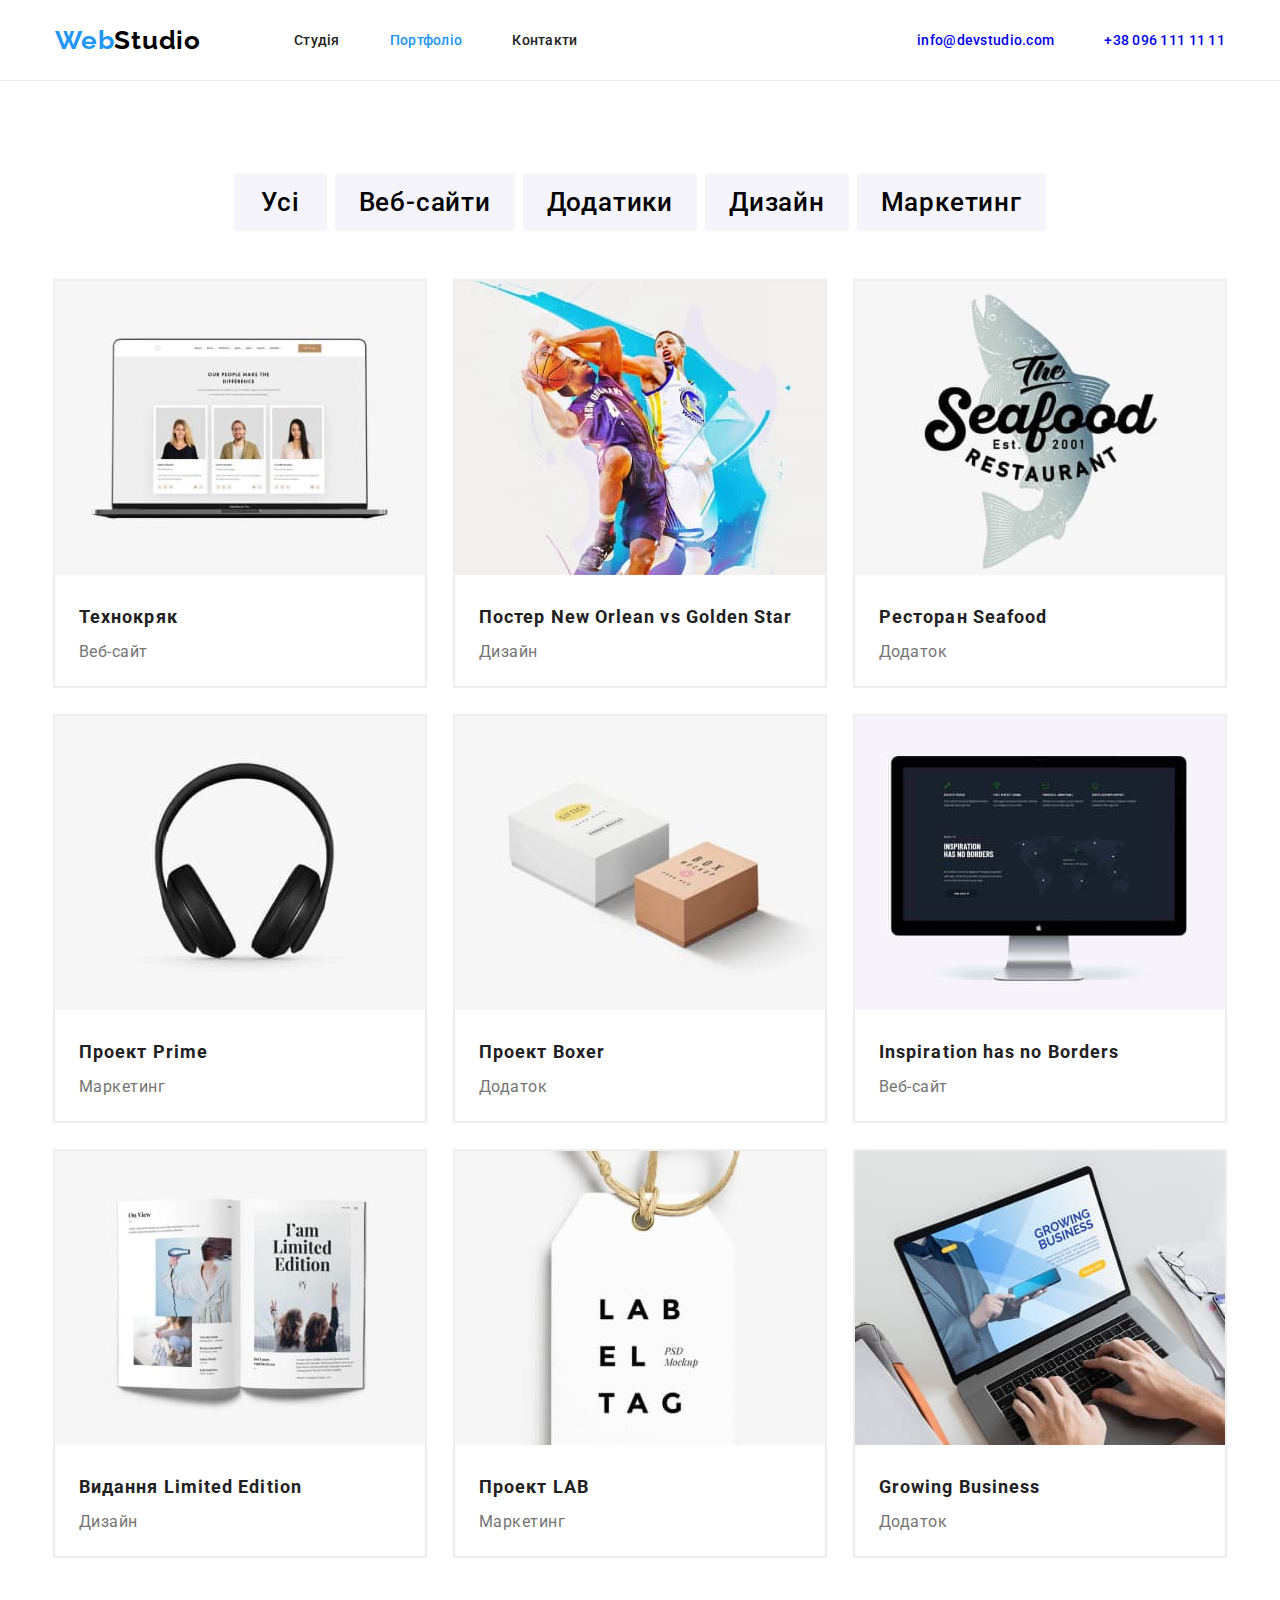
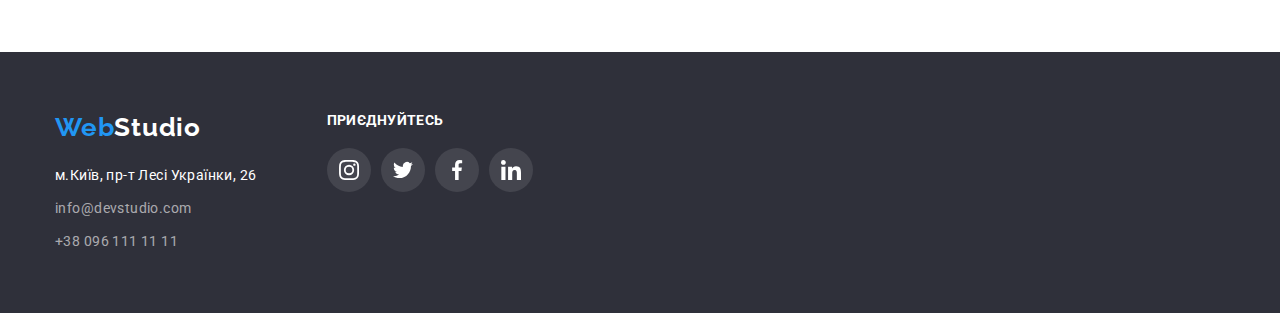
==== portfolio.html @ 6074e547 "hm4-inspection" ====
<!DOCTYPE html>
<html lang="uk">

<head>
    <meta charset="UTF-8">
    <meta http-equiv="X-UA-Compatible" content="IE=edge">
    <meta name="viewport" content="width=device-width, initial-scale=1.0">
    <link rel="stylesheet" href="">
    <title>Портфоліо</title>
    <link
        href="https://fonts.googleapis.com/css2?family=Raleway:wght@700&family=Roboto:wght@400;500;700;900&display=swap"
        rel="stylesheet">
    <link rel="stylesheet"
        href="https://cdnjs.cloudflare.com/ajax/libs/modern-normalize/1.0.0/modern-normalize.min.css">
    <link rel="stylesheet" href="./css/styles.css" />
</head>

<body>
    <!--Header-->
    <header class="header">
        <div class="container header-container">
            <nav class="header-nav">
                <a class="link-logo link" href="./index.html" title="Посилання на початкову сторінку"><span
                        class="logo-web">Web</span>Studio</a>
                <ul class="header-list list">
                    <li> <a class="link" href="./index.html" title="Посилання на сторінку: Студія">Студія</a>
                    </li>
                    <li> <a class="link current" href="./portfolio.html"
                            title="Посилання на сторінку: Портфоліо">Портфоліо</a>
                    </li>
                    <li> <a class="link" href="#" title="Посилання на сторінку: Контакти">Контакти</a> </li>
                </ul>
            </nav>
            <ul class="header-contact list">
                <li><a class="link" href="mailto:info@devstudio.com"
                        title="Посилання на електронну скриньку">info@devstudio.com</a>
                </li>
                <li><a class="link" class="link" href="tel:+380961111111" title="За телефонувати">+38 096 111 11 11</a>
                </li>
            </ul>
        </div>
    </header>
    <main>
        <!-- Filters -->
        <section class="example">
            <div class="container container-example">
                <h1 class="visually-hidden filters ">Фільтр</h1>
                <!-- Button -->
                <ul class="filters-list list">
                    <li><button class="btn btn-all" type="button">Усі</button></li>
                    <li><button class="btn" type="button">Веб-сайти</button></li>
                    <li><button class="btn" type="button">Додатики</button></li>
                    <li><button class="btn" type="button">Дизайн</button></li>
                    <li><button class="btn" type="button">Маркетинг</button></li>
                </ul>
                <!-- Наші приклади -->
                <ul class="example-list list">
                    <li><a class="example-link link" href="#">
                            <img width="370" height="294" src="./images/portfolio-1-technokryak.jpg"
                                alt="Розробка веб-сайта: Технокряк">
                           <div class="example-item">
                            <h3 class="example-title">Технокряк</h3>
                            <p class="example-text">Веб-сайт</p>
                           </div>
                        </a>
                    </li>
                    <li><a class="example-link link" href="#">
                            <img width="370" height="294" src="./images/portfolio-2-new-orlean-vs-golden-star.jpg"
                                alt="Розробка дизайна: Постер New Orlean vs Golden Star">
                            <div class="example-item">
                                <h3 class="example-title">Постер New Orlean vs Golden Star</h3>
                                <p class="example-text">Дизайн</p>
                            </div>
                        </a>

                    </li>
                    <li><a class="example-link link" href="#">
                            <img width=" 370" height="294" src="./images/portfolio-3-restoran-seafood.jpg"
                                alt="Розробка додатка: Ресторан Seafood">
                            <div class="example-item">
                                <h3 class="example-title">Ресторан Seafood</h3>
                                <p class="example-text">Додаток</p>
                            </div>
                        </a>
                    </li>

                    <li><a class="example-link link" href="#">
                            <img width=" 370" height="294" src="./images/portfolio-4-project-prime.jpg"
                                alt="Розробка вебсайту з маркетинга: Проект Prime">
                            <div class="example-item">
                                <h3 class="example-title">Проект Prime</h3>
                                <p class="example-text">Маркетинг</p>
                            </div>
                        </a>
                    </li>

                    <li><a class="example-link link" href="#">
                            <img width=" 370" height="294" src="./images/portfolio-5-project-boxes.jpg"
                                alt="Розробка додатка: Проект Boxer">
                            <div class="example-item">
                                <h3 class="example-title">Проект Boxer</h3>
                                <p class="example-text">Додаток</p>
                            </div>
                        </a>
                    </li>

                    <li><a class="example-link link" href="#">
                            <img width=" 370" height="294" src="./images/portfolio-6-inspiration-has-no-borders.jpg"
                                alt="Розробка веб-сайту: Inspiration has no Borders">
                            <div class="example-item">
                                <h3 class="example-title">Inspiration has no Borders</h3>
                                <p class="example-text">Веб-сайт</p>
                            </div>
                        </a>
                    </li>

                    <li><a class="example-link link" href="#">
                            <img width=" 370" height="294" src="./images/portfolio-7-vydannya-limited-edition.jpg"
                                alt="Розробка дизайну: Видання Limited Edition">
                            <div class="example-item">
                                <h3 class="example-title">Видання Limited Edition</h3>
                                <p class="example-text">Дизайн</p>
                            </div>
                        </a>
                    </li>
                    <li><a class="example-link link" href="#">
                            <img width=" 370" height="294" src="./images/portfolio-8-project-lab.jpg"
                                alt="Розробка веб-сайта з маркетингу: Проект LAB">
                           <div class="example-item">
                            <h3 class="example-title">Проект LAB</h3>
                            <p class="example-text">Маркетинг</p>
                           </div>
                        </a>
                    </li>

                    <li><a class="example-link link" href="#">
                            <img width=" 370" height="294" src="./images/portfolio-9-growing-business.jpg"
                                alt="Розробка додатка: Growing Business">
                            <div class="example-item">
                                <h3 class="example-title">Growing Business</h3>
                                <p class="example-text">Додаток</p>
                            </div>
                        </a>
                    </li>
                </ul>
            </div>
        </section>

    </main>
    <!-- Footer -->
<footer class="footer">
    <div class="footer-container container">
        <div>
            <a class="link-logo link" href="./index.html" title="Посилання на початкову сторінку"><span
                    class="logo-web">Web</span>Studio</a>
            <address class="footer-address">
                <ul class="footer-list list">
                    <li> <a class="footer-item link" href="https://goo.gl/maps/MokrkqMKt1EXJKq38" target="_blank"
                            rel="noopener noreferrer" title="Google Maps"> м.Київ,
                            пр-т Лесі Українки, 26 </a> </li>
                    <li><a class="footer-item link" href="mailto:info@devstudio.com"
                            title="Посилання на електронну скриньку">info@devstudio.com</a></li>
                    <li><a class="footer-item link" href="tel:+380961111111" title="За телефонувати">+38 096 111 11
                            11</a>
                    </li>
                </ul>
            </address>
        </div>

        <div class="footer-soc">
            <h2 class="footer-soc-title">Приєднуйтесь</h2>
            <ul class="footer-soc-list list">
                <li class="footer-soc-text">
                    <a class="footer-soc-link link" href="#">
                        <svg class="footer-soc-icon" width="20" height="20">
                            <use href="./images/icons.svg#icon-instagram"> </use>
                        </svg>
                    </a>
                </li>
                <li class="footer-soc-text">
                    <a class="footer-soc-link link" href="#">
                        <svg class="footer-soc-icon" width="20" height="20">
                            <use href="./images/icons.svg#icon-twitter" widht="20"> </use>
                        </svg>
                    </a>
                </li>
                <li class="footer-soc-text">
                    <a class="footer-soc-link link" href="">
                        <svg class="footer-soc-icon" width="20" height="20">
                            <use href="./images/icons.svg#icon-facebook"> </use>
                        </svg>
                    </a>
                </li>
                <li class="footer-soc-text">
                    <a class="footer-soc-link link" href="">
                        <svg class="footer-soc-icon" width="20" height="20">
                            <use href="./images/icons.svg#icon-linkedin"> </use>
                        </svg>
                    </a>
                </li>
            </ul>
        </div>
    </div>
</footer>

</body>

</html>
---- css/styles.css ----
/*  
logo                  #000000
logo                  #2196F3
active page           #2196F3
nav text              #212121
h1                    #ffffff
h2,h3                 #212121
P                     #757575

background:
nav                   #FFFFFF
header                #2F303A 
Our rules for succes  #F5F5F5
Development           #F5F5F5
Our Team              #F5F4FA

footer                #2F303A
portfolio             #F5F5F5

*/
:root {
  /* General colors */
  --general-black: #000000;
  --general-wight: #ffffff;
  /* Text color */
  --primary-text-color: #212121;
  --secondary-text-color: #757575;
  --accent-color: #2196f3;
  /* Background color */
  --background-color: #f5f5f5;
  --hero-background: #c4c4c4;
  --section-bgr: #f5f4fa;
  --hero-bgr-color: #2f303a;
  --btn-background: #f5f4fa;
  --frame-color: #eeeeee;
  --secondary-frame-color: #ececec;
  --svg-gray: #afb1b8;
}

h1,
h2,
h3,
h4,
h5,
h6,
a,
p {
  margin: 0;
}

ul {
  /* list-style: none; */
  margin: 0;
  padding: 0;
}

.container {
  width: 1200px;
  padding-left: 15px;
  padding-right: 15px;
  margin: 0 auto;
  /* outline: 2px solid orange; */
}

.visually-hidden {
  position: absolute;
  width: 1px;
  height: 1px;
  margin: -1px;
  border: 0;
  padding: 0;
  white-space: nowrap;
  clip-path: inset(100%);
  clip: rect(0 0 0 0);
  overflow: hidden;
}

body {
  /* background-color: var(--background-color); */
  color: var(--primary-text-color);
  font-family: Roboto, sans-serif;
  font-style: normal;
  font-size: 16px;
  line-height: 1.2;
}
.link {
  text-decoration: none;
  list-style: none;
}

.link:hover,
.link:focus {
  color: var(--accent-color);
}

.list {
  list-style: none;
  margin: 0;
  padding: 0;
}

/* Heder */
.header {
  background-color: var(--general-wight);
  border-bottom: 1px solid var(--secondary-frame-color);
}

.header-container {
  display: flex;
  align-items: center;
}

.link-logo {
  display: flex;
  align-items: center;
  /* width: 145px;
  height: 31px; */
  font-family: "Raleway";
  font-weight: 700;
  font-size: 26px;
  line-height: calc(31 / 26);
  letter-spacing: 0.03em;
}

.header .link-logo {
  color: var(--general-black);
}
.logo-web {
  color: var(--accent-color);
  font-family: "Raleway";
  font-weight: 700;
  font-size: 26px;
  line-height: calc(31 / 26);
}
.link-logo:hover,
.link-logo:focus {
  color: var(--general-black);
}

.header-nav {
  display: flex;
  margin-right: auto;
}

.header-nav .current {
  color: var(--accent-color);
}
.header-list {
  display: flex;
  margin-left: 93px;
  gap: 50px;
  font-family: "Roboto";
  font-weight: 500;
  font-size: 14px;
  line-height: calc(16 / 14);
  letter-spacing: 0.02em;
}
.header-list .link {
  display: block;
  padding-top: 32px;
  padding-bottom: 32px;
}
.header-contact {
  display: flex;
  align-items: center;
  gap: 50px;
  font-family: "Roboto";
  font-weight: 500;
  font-size: 14px;
  line-height: calc(16 / 14);
  letter-spacing: 0.02em;
}
.header-list a {
  color: var(--primary-text-color);
}
.header-contact a {
}
.header-contact-text a {
  padding-top: 32px;
  padding-bottom: 32px;
  color: var(--secondary-text-color);
}
.header-contact-text {
  fill: var(--secondary-text-color);
}
.header-contact-text:hover,
.header-contact-text:focus {
  fill: var(--accent-color);
}
.header-contact-text .contact-mail:hover,
.header-contact-text .contact-mail:focus,
.header-contact-text .contact-tel:hover,
.header-contact-text .contact-tel:focus {
  color: var(--accent-color);
}
.contact-mail,
.contact-tel {
  display: flex;
  align-items: center;
}
.header-icon {
  margin-right: 10px;
}
/* ---------------- Main ---------------- */
/* **************** Hero **************** */
.hero {
  padding-top: 200px;
  padding-bottom: 200px;
}
.hero-background {
  max-width: 1600px;
  height: 600px;
  margin-left: auto;
  margin-right: auto;

  background-image: linear-gradient(
      rgba(47, 48, 58, 0.4),
      rgba(47, 48, 58, 0.4)
    ),
    url(../images/hero-image.jpg);
  background-repeat: no-repeat;
  background-position: center;
  background-size: cover;
  background-color: var(--hero-background);
}
.hero-container {
  display: flex;
  flex-direction: column;
  align-items: center;
}
.hero-title {
  margin-bottom: 30px;
  color: var(--general-wight);
  text-transform: uppercase;
  font-weight: 900;
  font-size: 44px;
  line-height: calc(60 / 44);
  text-align: center;
  letter-spacing: 0.06em;

  /* **************** Our rules for success**************** */
}

.rules {
  padding-top: 94px;
  padding-bottom: 94px;
  background-color: var(--general-wight);
}

.rules-container {
}
.rules-title {
}
.rules-list-text {
  display: inline-flex;
  flex-direction: column;
}
.rules-list-text::before {
  margin-bottom: 30px;
  content: "";
  width: 270px;
  height: 130px;
  background-color: var(--section-bgr);
  background-repeat: no-repeat;
  background-position: 50% 50%;
  background-size: 70px 70px;
  border-radius: 4px;
  box-shadow: 0px 4px 4px rgba(0, 0, 0, 0.25);
}
.rules-list-text:nth-child(1)::before {
  background-image: url(../images/antenna.svg);
}
.rules-list-text:nth-child(2)::before {
  background-image: url(../images/clock.svg);
}
.rules-list-text:nth-child(3)::before {
  background-image: url(../images/diagram.svg);
}
.rules-list-text:nth-child(4)::before {
  background-image: url(../images/astronaut.svg);
}

.rules-list {
  display: flex;
  gap: 30px;
}
.rules-list li {
  /* width: 270px; */
}

.rules-list-title {
  margin-bottom: 10px;
  font-weight: 700;
  font-size: 14px;
  line-height: calc(16 / 14);
}
.rules-list-item {
  color: var(--secondary-text-color);
  font-size: 14px;
  line-height: calc(24 / 14);
}
/* ****************Development *****************/
.development {
  /* padding-top: 94px; */
  padding-bottom: 94px;
  background-color: var(--general-wight);
}
.development-container {
}
.development-title {
  font-size: 36px;
  line-height: calc(42 / 36);
  text-align: center;
}

.development-list {
  display: flex;
  justify-content: center;
  gap: 30px;
  margin-top: 50px;
}

/* Our Team */
.team {
  padding-top: 94px;
  padding-bottom: 94px;
  background-color: var(--section-bgr);
}
.team-container {
}

.team-title {
  margin-bottom: 50px;
  font-weight: 700;
  font-size: 36px;
  line-height: calc(42 / 36);
  text-align: center;
}
.team-list {
  display: flex;
  justify-content: center;
  gap: 30px;
  /* padding-top: 50px;
  padding-bottom: 94px; */
  text-align: center;
}
.team-list-item {
  background-color: var(--general-wight);
  outline: 2px solid var(--frame-color);
  border-radius: 0px 0px 4px 4px;
  box-shadow: 0px 1px 3px rgba(0, 0, 0, 0.12), 0px 1px 1px rgba(0, 0, 0, 0.14),
    0px 2px 1px rgba(0, 0, 0, 0.2);
}
.team-list-title {
  font-weight: 500;
  font-size: 16px;
  line-height: calc(19 / 16);
}
.team .team-list-text {
  margin-top: 10px;
  color: var(--secondary-text-color);
  font-size: 16px;
  line-height: calc(19 / 16);
}
.team-profession {
  padding-top: 30px;
  padding-bottom: 30px;
}
/* _________________Team soc_______________ */
.team-soc-list {
  margin-top: 15px;
  display: flex;
  justify-content: center;
  gap: 10px;
}
.team-soc-text {
  width: 44px;
  height: 44px;
}
.team-soc-link {
  width: 100%;
  height: 100%;
  display: flex;
  justify-content: center;
  align-items: center;
  background-color: rgba(255, 255, 255, 0.1);
  border-radius: 50%;
}
.team-soc-icon {
  fill: var(--svg-gray);
}
.team-soc-link:hover,
.team-soc-link:focus {
  background-color: var(--accent-color);
}
.team-soc-link:hover .team-soc-icon,
.team-soc-link:focus .team-soc-icon {
  fill: var(--general-wight);
}
/* _________________Customers_______________ */
.customers-container {
  padding-top: 94px;
  padding-bottom: 94px;
}
.customers-title {
  font-size: 36px;
  line-height: calc(42 / 36);
  text-align: center;
  letter-spacing: 0.03em;
}
.customers-list {
  display: flex;
  align-items: center;
  margin-top: 50px;
  gap: 30px;
}
.customers-list-link {
  display: block;
  width: 170px;
  height: 92px;
  border-width: 1px;
  border-style: solid;
  border-color: var(--svg-gray);
  border-radius: 4px;
}
.customers-list-item {
  width: 170px;
  height: 92px;  
}
.customers-list-link{
  width: 100%;
  height: 100%;
}
.customers-text {
  fill: var(--svg-gray);
}
.customers-text:hover,
.customers-text:focus {
  fill: #2196f3;
}
.customers-list-link:hover,
.customers-list-link:focus {
  border-color: var(--accent-color);
}
/* _________________footer_______________ */

.footer {
  padding-top: 60px;
  padding-bottom: 60px;
  background-color: var(--hero-bgr-color);
}
.footer-container {
  display: flex;
}

.footer .link-logo {
  padding-bottom: 20px;
  color: var(--general-wight);
}

.footer-address {
}

.footer-list {
  display: flex;
  flex-direction: column;
  gap: 9px;

  color: var(--general-wight);
  font-style: normal;
  font-size: 14px;
  line-height: calc(24 / 14);
  letter-spacing: 0.03em;
}
.footer-item {
}

.footer [href*="https:"] {
  color: var(--general-wight);
}

.footer [href*="mailto"],
.footer [href*="tel"] {
  color: rgba(255, 255, 255, 0.6);
}
.footer .link:hover,
.footer .link:focus {
  color: var(--accent-color);
}

.footer-soc {
  margin-left: 70px;
}
.footer-soc-title {
  margin-bottom: 20px;
  font-weight: 700;
  font-size: 14px;
  line-height: calc(16 / 14);
  letter-spacing: 0.03em;
  text-transform: uppercase;
  color: var(--general-wight);
}
.footer-soc-list {
  display: flex;
  justify-content: center;
  gap: 10px;
}
.footer-soc-text {
  width: 44px;
  height: 44px;
}
.footer-soc-link {
  width: 100%;
  height: 100%;
  display: flex;
  justify-content: center;
  align-items: center;
  background-color: rgba(255, 255, 255, 0.1);
  border-radius: 50%;
}
.footer-soc-icon {
  fill: var(--general-wight);
}
.footer-soc-link:hover,
.footer-soc-link:focus {
  background-color: var(--accent-color);
}
.footer-soc-link:hover .footer-soc-icon,
.footer-soc-link:focus .footer-soc-icon {
  fill: var(--general-wight);
}

/*============= Portfolio =============*/

/* Section Example */
.example {
  padding-top: 92px;
  padding-bottom: 96px;
  background-color: var(--general-wight);
}
.container-example {
}
.example-list {
  display: flex;
  flex-wrap: wrap;
  gap: 30px;

  text-align: left;
  margin-top: 50px;
}
.example-link {
}
.example-list li {
  outline: 2px solid var(--frame-color);
}
.example-list li:hover,
.example-list li:focus {
  box-shadow: 0px 1px 1px rgba(0, 0, 0, 0.12), 0px 4px 4px rgba(0, 0, 0, 0.06),
    1px 4px 6px rgba(0, 0, 0, 0.16);
}

.filters {
}
.filters-list {
  display: flex;
  justify-content: center;
  gap: 8px;
}
.example-item {
  padding-top: 20px;
  padding-bottom: 20px;
  padding-left: 24px;
  padding-right: 24px;
}
.example-title {
  margin-bottom: 4px;
  color: var(--primary-text-color);
  font-weight: 700;
  font-size: 18px;
  line-height: calc(36 / 18);
  letter-spacing: 0.06em;
}
.example-text {
  color: var(--secondary-text-color);
  font-weight: 400;
  font-size: 16px;
  line-height: calc(30 / 18);
  letter-spacing: 0.03em;
}
/* Buttons styles */
.btn {
  display: flex;
  justify-content: center;
  align-items: center;
  font-family: "Roboto";
  font-style: normal;
  text-align: center;
}
.hero .btn {
  width: 216px;
  height: 50px;
  font-weight: 700;
  font-size: 16px;
  line-height: calc(30 / 16);
  letter-spacing: 0.06em;
  color: var(--general-wight);
  background-color: var(--accent-color);
  border-color: var(--accent-color);
  border-radius: 4px;
}
.filters-list .btn {
  padding-top: 6px;
  padding-bottom: 6px;
  padding-left: 22px;
  padding-right: 22px;
  font-weight: 500;
  font-size: 26px;
  line-height: calc(26 / 16);
  letter-spacing: 0.03em;
  color: var(--general-black);
  background-color: var(--btn-background);
  border-color: transparent;
  border-radius: 4px;
}
.filters-list .btn-all {
  padding-top: 6px;
  padding-bottom: 6px;
  padding-left: 25px;
  padding-right: 25px;
}
.btn:hover,
.btn:focus {
  color: var(--general-wight);
  background-color: var(--accent-color);
}

.filters-list .btn:hover,
.filters-list .btn:focus {
  color: var(--general-wight);
  background-color: var(--accent-color);
  box-shadow: 0px 3px 1px rgba(0, 0, 0, 0.1), 0px 1px 2px rgba(0, 0, 0, 0.08),
    0px 2px 2px rgba(0, 0, 0, 0.12);
}
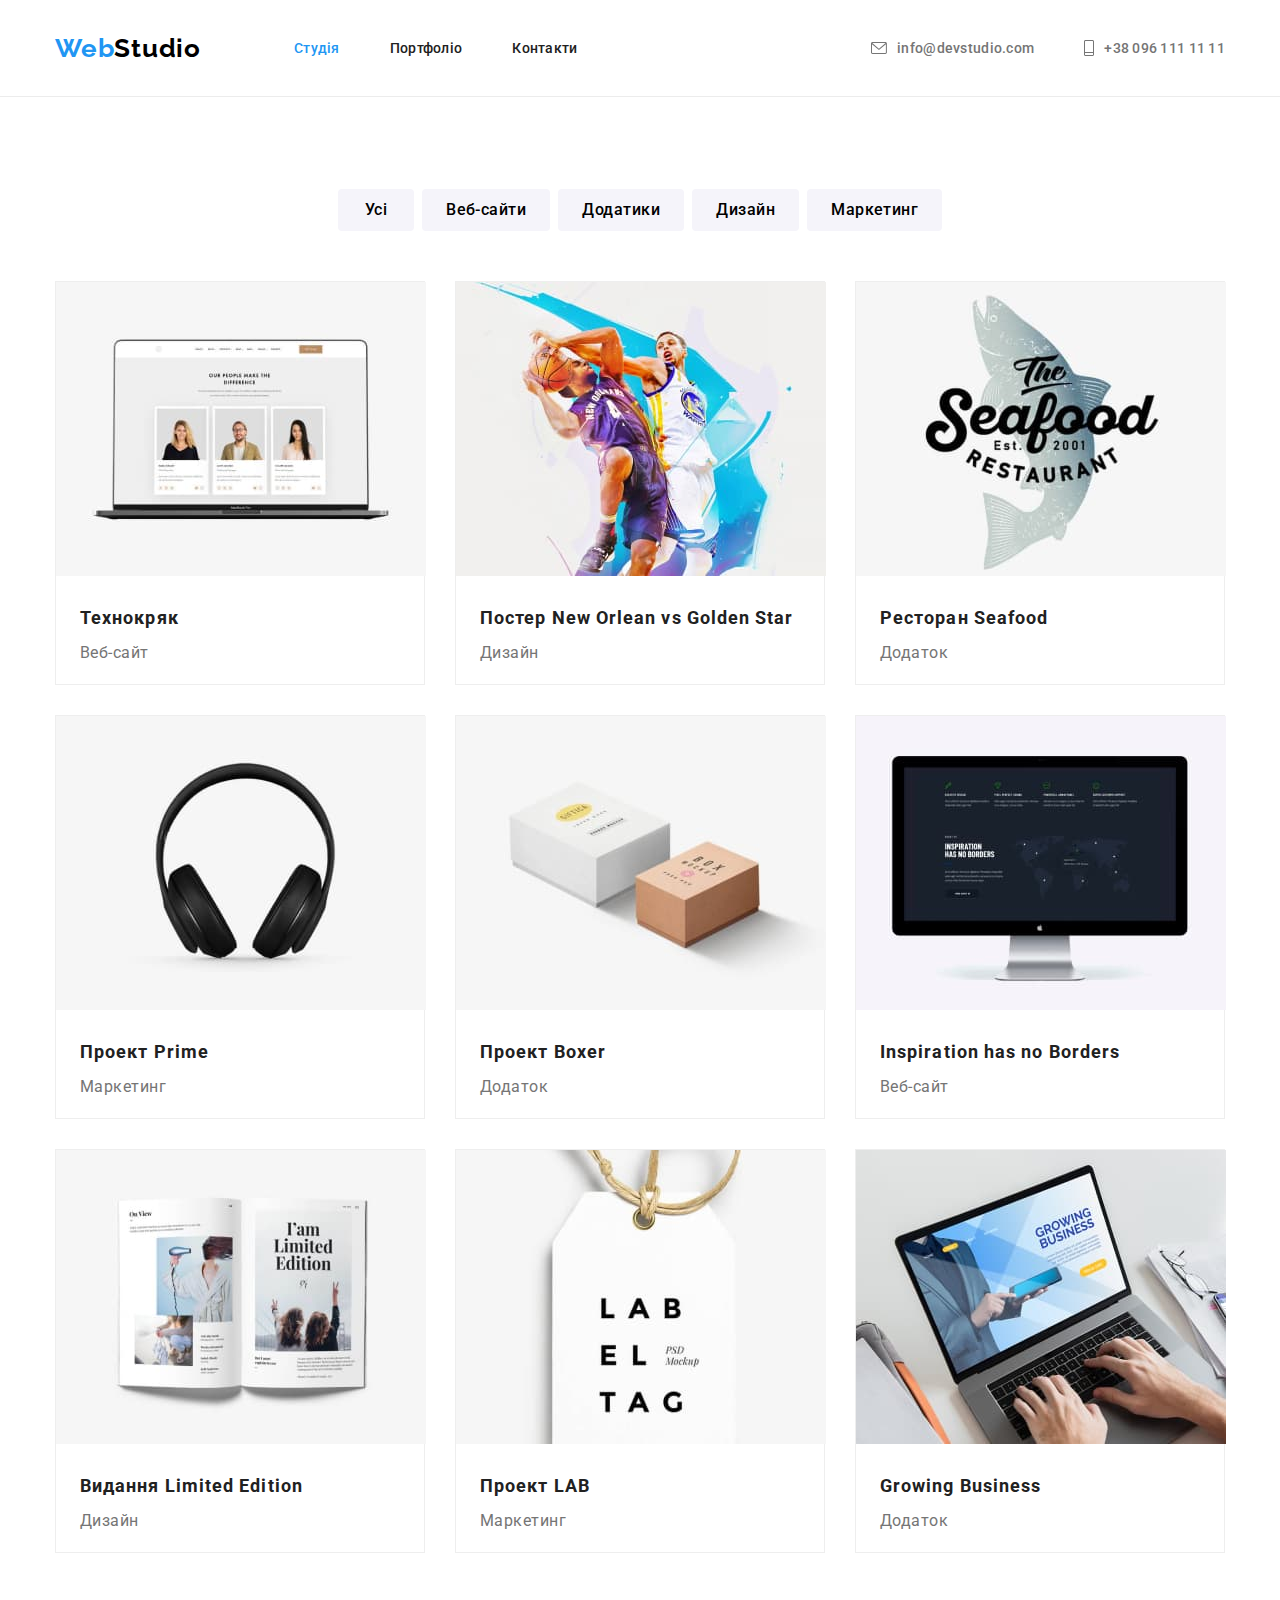
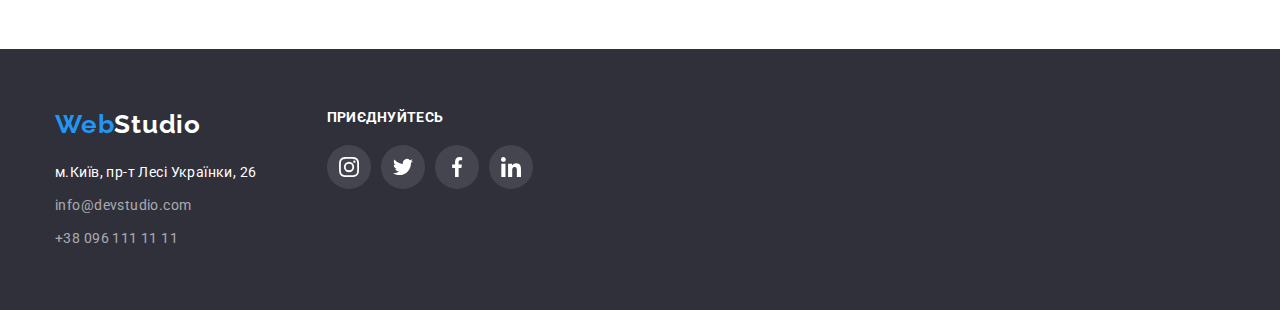
==== commit 16708c5b: "HM4_update" ====
--- a/portfolio.html
+++ b/portfolio.html
@@ -23,21 +23,32 @@
                 <a class="link-logo link" href="./index.html" title="Посилання на початкову сторінку"><span
                         class="logo-web">Web</span>Studio</a>
                 <ul class="header-list list">
-                    <li> <a class="link" href="./index.html" title="Посилання на сторінку: Студія">Студія</a>
-                    </li>
-                    <li> <a class="link current" href="./portfolio.html"
-                            title="Посилання на сторінку: Портфоліо">Портфоліо</a>
+                    <li> <a class="link current" href="./index.html" title="Посилання на сторінку: Студія">Студія</a>
+                    </li>
+                    <li> <a class="link" href="./portfolio.html" title="Посилання на сторінку: Портфоліо">Портфоліо</a>
                     </li>
                     <li> <a class="link" href="#" title="Посилання на сторінку: Контакти">Контакти</a> </li>
                 </ul>
             </nav>
             <ul class="header-contact list">
-                <li><a class="link" href="mailto:info@devstudio.com"
-                        title="Посилання на електронну скриньку">info@devstudio.com</a>
-                </li>
-                <li><a class="link" class="link" href="tel:+380961111111" title="За телефонувати">+38 096 111 11 11</a>
+                <li class="header-contact-text">
+                    <a class="contact-mail link" href="mailto:info@devstudio.com" title="Посилання на електронну скриньку">
+                        <svg class="header-icon" width="16" height="32">
+                            <use href="./images/icons.svg#icon-envelope"> </use>
+                        </svg>
+                        info@devstudio.com
+                    </a>
+                </li>
+                <li class="header-contact-text">
+                    <a class="contact-tel link" href="tel:+380961111111" title="За телефонувати">
+                        <svg class="header-icon" width="10" height="16">
+                            <use href="./images/icons.svg#icon-vector"> </use>
+                        </svg>
+                        +38 096 111 11 11
+                    </a>
                 </li>
             </ul>
+    
         </div>
     </header>
     <main>
--- a/css/styles.css
+++ b/css/styles.css
@@ -183,15 +183,13 @@
 .header-contact-text {
   fill: var(--secondary-text-color);
 }
-.header-contact-text:hover,
-.header-contact-text:focus {
-  fill: var(--accent-color);
-}
+
 .header-contact-text .contact-mail:hover,
 .header-contact-text .contact-mail:focus,
 .header-contact-text .contact-tel:hover,
 .header-contact-text .contact-tel:focus {
   color: var(--accent-color);
+  fill: var(--accent-color);
 }
 .contact-mail,
 .contact-tel {
@@ -346,10 +344,9 @@
 }
 .team-list-item {
   background-color: var(--general-wight);
-  outline: 2px solid var(--frame-color);
-  border-radius: 0px 0px 4px 4px;
   box-shadow: 0px 1px 3px rgba(0, 0, 0, 0.12), 0px 1px 1px rgba(0, 0, 0, 0.14),
     0px 2px 1px rgba(0, 0, 0, 0.2);
+  border-radius: 0px 0px 4px 4px;
 }
 .team-list-title {
   font-weight: 500;
@@ -403,6 +400,7 @@
   padding-bottom: 94px;
 }
 .customers-title {
+  margin-bottom: 50px;
   font-size: 36px;
   line-height: calc(42 / 36);
   text-align: center;
@@ -410,37 +408,31 @@
 }
 .customers-list {
   display: flex;
-  align-items: center;
-  margin-top: 50px;
   gap: 30px;
 }
+.customers-list-item {
+  width: 172px;
+  height: 92px;
+}
+
 .customers-list-link {
-  display: block;
-  width: 170px;
-  height: 92px;
-  border-width: 1px;
-  border-style: solid;
-  border-color: var(--svg-gray);
-  border-radius: 4px;
-}
-.customers-list-item {
-  width: 170px;
-  height: 92px;  
-}
-.customers-list-link{
+  display: flex;
+  justify-content: center;
+  align-items: center;
+
   width: 100%;
   height: 100%;
-}
-.customers-text {
+  border: 1px solid #afb1b8;
+  border-radius: 4px;
   fill: var(--svg-gray);
 }
-.customers-text:hover,
-.customers-text:focus {
-  fill: #2196f3;
+.customers-link-text {
 }
 .customers-list-link:hover,
-.customers-list-link:focus {
+.customers-list-link:focus,
+.customers-list-item:hover {
   border-color: var(--accent-color);
+  fill: var(--accent-color);
 }
 /* _________________footer_______________ */
 
@@ -544,14 +536,20 @@
   display: flex;
   flex-wrap: wrap;
   gap: 30px;
-
   text-align: left;
   margin-top: 50px;
 }
+
+.example-list li {
+  box-sizing: border-box;
+  border: 1px solid var(--frame-color);
+  width: 370px;
+  height: 404px;
+}
+
 .example-link {
-}
-.example-list li {
-  outline: 2px solid var(--frame-color);
+  width: 100%;
+  height: 100%;
 }
 .example-list li:hover,
 .example-list li:focus {
@@ -614,7 +612,7 @@
   padding-left: 22px;
   padding-right: 22px;
   font-weight: 500;
-  font-size: 26px;
+  font-size: 16px;
   line-height: calc(26 / 16);
   letter-spacing: 0.03em;
   color: var(--general-black);
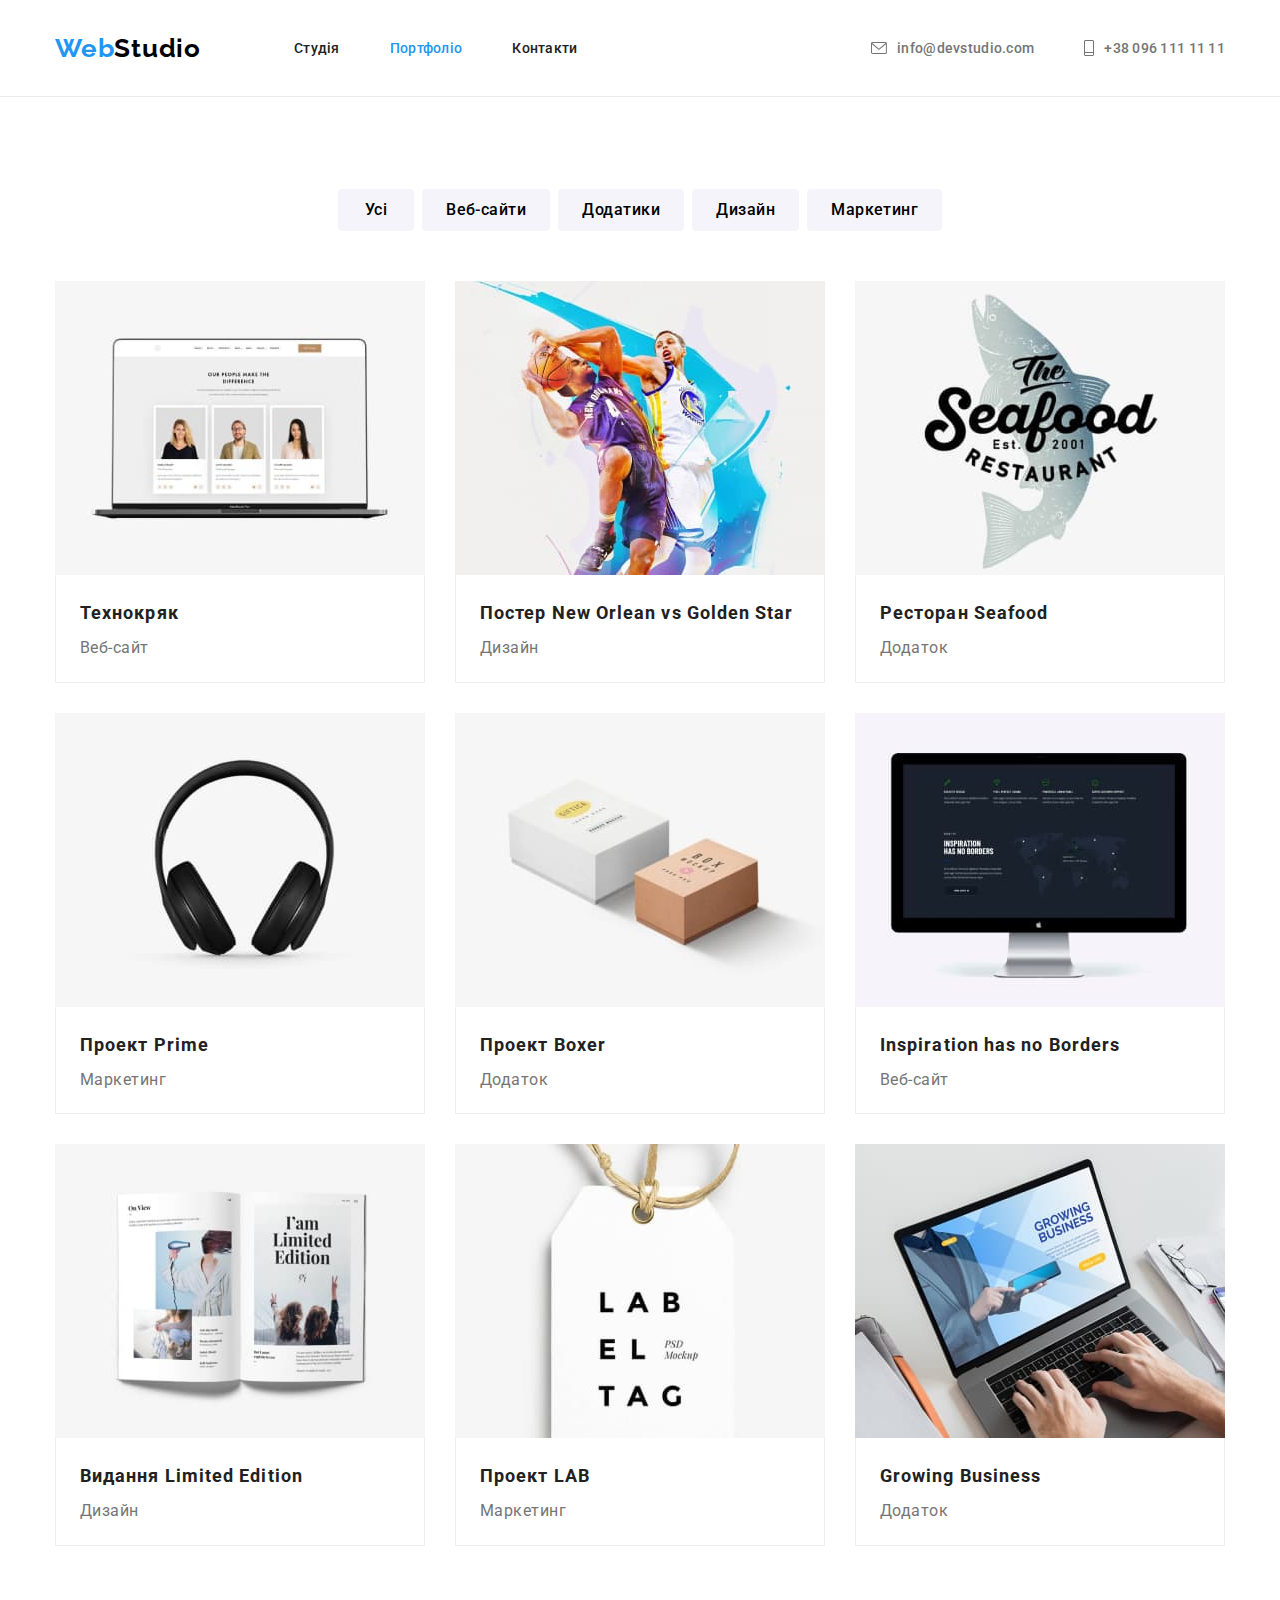
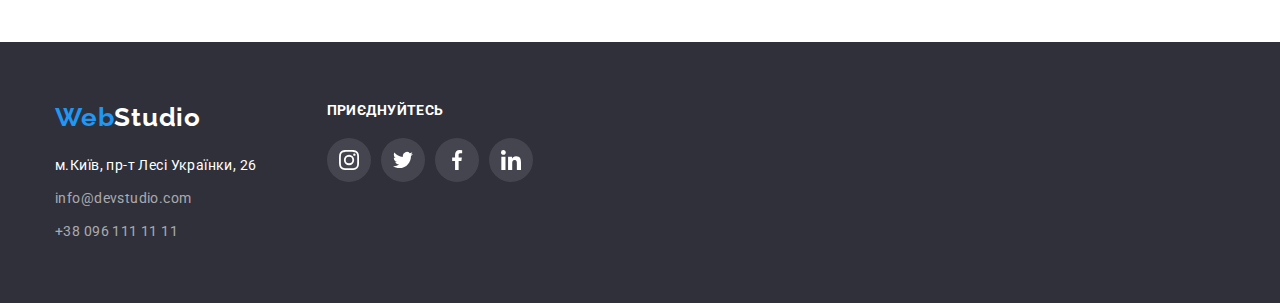
==== commit 7d8ff041: "css update" ====
--- a/portfolio.html
+++ b/portfolio.html
@@ -23,16 +23,17 @@
                 <a class="link-logo link" href="./index.html" title="Посилання на початкову сторінку"><span
                         class="logo-web">Web</span>Studio</a>
                 <ul class="header-list list">
-                    <li> <a class="link current" href="./index.html" title="Посилання на сторінку: Студія">Студія</a>
-                    </li>
-                    <li> <a class="link" href="./portfolio.html" title="Посилання на сторінку: Портфоліо">Портфоліо</a>
+                    <li> <a class="link" href="./index.html" title="Посилання на сторінку: Студія">Студія</a>
+                    </li>
+                    <li> <a class="link current" href="./portfolio.html" title="Посилання на сторінку: Портфоліо">Портфоліо</a>
                     </li>
                     <li> <a class="link" href="#" title="Посилання на сторінку: Контакти">Контакти</a> </li>
                 </ul>
             </nav>
             <ul class="header-contact list">
                 <li class="header-contact-text">
-                    <a class="contact-mail link" href="mailto:info@devstudio.com" title="Посилання на електронну скриньку">
+                    <a class="contact-mail link" href="mailto:info@devstudio.com"
+                        title="Посилання на електронну скриньку">
                         <svg class="header-icon" width="16" height="32">
                             <use href="./images/icons.svg#icon-envelope"> </use>
                         </svg>
@@ -48,7 +49,7 @@
                     </a>
                 </li>
             </ul>
-    
+
         </div>
     </header>
     <main>
@@ -66,16 +67,18 @@
                 </ul>
                 <!-- Наші приклади -->
                 <ul class="example-list list">
-                    <li><a class="example-link link" href="#">
+                    <li class="example-list-item">
+                        <a class="example-link link" href="#">
                             <img width="370" height="294" src="./images/portfolio-1-technokryak.jpg"
                                 alt="Розробка веб-сайта: Технокряк">
-                           <div class="example-item">
-                            <h3 class="example-title">Технокряк</h3>
-                            <p class="example-text">Веб-сайт</p>
-                           </div>
-                        </a>
-                    </li>
-                    <li><a class="example-link link" href="#">
+                            <div class="example-item">
+                                <h3 class="example-title">Технокряк</h3>
+                                <p class="example-text">Веб-сайт</p>
+                            </div>
+                        </a>
+                    </li>
+                    <li class="example-list-item">
+                        <a class="example-link link" href="#">
                             <img width="370" height="294" src="./images/portfolio-2-new-orlean-vs-golden-star.jpg"
                                 alt="Розробка дизайна: Постер New Orlean vs Golden Star">
                             <div class="example-item">
@@ -83,9 +86,9 @@
                                 <p class="example-text">Дизайн</p>
                             </div>
                         </a>
-
-                    </li>
-                    <li><a class="example-link link" href="#">
+                    </li>
+                    <li class="example-list-item">
+                        <a class="example-link link" href="#">
                             <img width=" 370" height="294" src="./images/portfolio-3-restoran-seafood.jpg"
                                 alt="Розробка додатка: Ресторан Seafood">
                             <div class="example-item">
@@ -95,7 +98,8 @@
                         </a>
                     </li>
 
-                    <li><a class="example-link link" href="#">
+                    <li class="example-list-item">
+                        <a class="example-link link" href="#">
                             <img width=" 370" height="294" src="./images/portfolio-4-project-prime.jpg"
                                 alt="Розробка вебсайту з маркетинга: Проект Prime">
                             <div class="example-item">
@@ -105,7 +109,8 @@
                         </a>
                     </li>
 
-                    <li><a class="example-link link" href="#">
+                    <li class="example-list-item">
+                        <a class="example-link link" href="#">
                             <img width=" 370" height="294" src="./images/portfolio-5-project-boxes.jpg"
                                 alt="Розробка додатка: Проект Boxer">
                             <div class="example-item">
@@ -115,7 +120,8 @@
                         </a>
                     </li>
 
-                    <li><a class="example-link link" href="#">
+                    <li class="example-list-item">
+                        <a class="example-link link" href="#">
                             <img width=" 370" height="294" src="./images/portfolio-6-inspiration-has-no-borders.jpg"
                                 alt="Розробка веб-сайту: Inspiration has no Borders">
                             <div class="example-item">
@@ -125,7 +131,8 @@
                         </a>
                     </li>
 
-                    <li><a class="example-link link" href="#">
+                    <li class="example-list-item">
+                        <a class="example-link link" href="#">
                             <img width=" 370" height="294" src="./images/portfolio-7-vydannya-limited-edition.jpg"
                                 alt="Розробка дизайну: Видання Limited Edition">
                             <div class="example-item">
@@ -134,17 +141,19 @@
                             </div>
                         </a>
                     </li>
-                    <li><a class="example-link link" href="#">
+                    <li class="example-list-item">
+                        <a class="example-link link" href="#">
                             <img width=" 370" height="294" src="./images/portfolio-8-project-lab.jpg"
                                 alt="Розробка веб-сайта з маркетингу: Проект LAB">
-                           <div class="example-item">
-                            <h3 class="example-title">Проект LAB</h3>
-                            <p class="example-text">Маркетинг</p>
-                           </div>
-                        </a>
-                    </li>
-
-                    <li><a class="example-link link" href="#">
+                            <div class="example-item">
+                                <h3 class="example-title">Проект LAB</h3>
+                                <p class="example-text">Маркетинг</p>
+                            </div>
+                        </a>
+                    </li>
+
+                    <li class="example-list-item">
+                        <a class="example-link link" href="#">
                             <img width=" 370" height="294" src="./images/portfolio-9-growing-business.jpg"
                                 alt="Розробка додатка: Growing Business">
                             <div class="example-item">
@@ -156,63 +165,63 @@
                 </ul>
             </div>
         </section>
-
+       
     </main>
     <!-- Footer -->
-<footer class="footer">
-    <div class="footer-container container">
-        <div>
-            <a class="link-logo link" href="./index.html" title="Посилання на початкову сторінку"><span
-                    class="logo-web">Web</span>Studio</a>
-            <address class="footer-address">
-                <ul class="footer-list list">
-                    <li> <a class="footer-item link" href="https://goo.gl/maps/MokrkqMKt1EXJKq38" target="_blank"
-                            rel="noopener noreferrer" title="Google Maps"> м.Київ,
-                            пр-т Лесі Українки, 26 </a> </li>
-                    <li><a class="footer-item link" href="mailto:info@devstudio.com"
-                            title="Посилання на електронну скриньку">info@devstudio.com</a></li>
-                    <li><a class="footer-item link" href="tel:+380961111111" title="За телефонувати">+38 096 111 11
-                            11</a>
-                    </li>
-                </ul>
-            </address>
+    <footer class="footer">
+        <div class="footer-container container">
+            <div>
+                <a class="link-logo link" href="./index.html" title="Посилання на початкову сторінку"><span
+                        class="logo-web">Web</span>Studio</a>
+                <address class="footer-address">
+                    <ul class="footer-list list">
+                        <li> <a class="footer-item link" href="https://goo.gl/maps/MokrkqMKt1EXJKq38" target="_blank"
+                                rel="noopener noreferrer" title="Google Maps"> м.Київ,
+                                пр-т Лесі Українки, 26 </a> </li>
+                        <li><a class="footer-item link" href="mailto:info@devstudio.com"
+                                title="Посилання на електронну скриньку">info@devstudio.com</a></li>
+                        <li><a class="footer-item link" href="tel:+380961111111" title="За телефонувати">+38 096 111 11
+                                11</a>
+                        </li>
+                    </ul>
+                </address>
+            </div>
+
+            <div class="footer-soc">
+                <h2 class="footer-soc-title">Приєднуйтесь</h2>
+                <ul class="footer-soc-list list">
+                    <li class="footer-soc-text">
+                        <a class="footer-soc-link link" href="#">
+                            <svg class="footer-soc-icon" width="20" height="20">
+                                <use href="./images/icons.svg#icon-instagram"> </use>
+                            </svg>
+                        </a>
+                    </li>
+                    <li class="footer-soc-text">
+                        <a class="footer-soc-link link" href="#">
+                            <svg class="footer-soc-icon" width="20" height="20">
+                                <use href="./images/icons.svg#icon-twitter" widht="20"> </use>
+                            </svg>
+                        </a>
+                    </li>
+                    <li class="footer-soc-text">
+                        <a class="footer-soc-link link" href="">
+                            <svg class="footer-soc-icon" width="20" height="20">
+                                <use href="./images/icons.svg#icon-facebook"> </use>
+                            </svg>
+                        </a>
+                    </li>
+                    <li class="footer-soc-text">
+                        <a class="footer-soc-link link" href="">
+                            <svg class="footer-soc-icon" width="20" height="20">
+                                <use href="./images/icons.svg#icon-linkedin"> </use>
+                            </svg>
+                        </a>
+                    </li>
+                </ul>
+            </div>
         </div>
-
-        <div class="footer-soc">
-            <h2 class="footer-soc-title">Приєднуйтесь</h2>
-            <ul class="footer-soc-list list">
-                <li class="footer-soc-text">
-                    <a class="footer-soc-link link" href="#">
-                        <svg class="footer-soc-icon" width="20" height="20">
-                            <use href="./images/icons.svg#icon-instagram"> </use>
-                        </svg>
-                    </a>
-                </li>
-                <li class="footer-soc-text">
-                    <a class="footer-soc-link link" href="#">
-                        <svg class="footer-soc-icon" width="20" height="20">
-                            <use href="./images/icons.svg#icon-twitter" widht="20"> </use>
-                        </svg>
-                    </a>
-                </li>
-                <li class="footer-soc-text">
-                    <a class="footer-soc-link link" href="">
-                        <svg class="footer-soc-icon" width="20" height="20">
-                            <use href="./images/icons.svg#icon-facebook"> </use>
-                        </svg>
-                    </a>
-                </li>
-                <li class="footer-soc-text">
-                    <a class="footer-soc-link link" href="">
-                        <svg class="footer-soc-icon" width="20" height="20">
-                            <use href="./images/icons.svg#icon-linkedin"> </use>
-                        </svg>
-                    </a>
-                </li>
-            </ul>
-        </div>
-    </div>
-</footer>
+    </footer>
 
 </body>
 
--- a/css/styles.css
+++ b/css/styles.css
@@ -348,6 +348,10 @@
     0px 2px 1px rgba(0, 0, 0, 0.2);
   border-radius: 0px 0px 4px 4px;
 }
+
+.team-list-item img{
+  display: block;
+}
 .team-list-title {
   font-weight: 500;
   font-size: 16px;
@@ -523,7 +527,6 @@
 }
 
 /*============= Portfolio =============*/
-
 /* Section Example */
 .example {
   padding-top: 92px;
@@ -532,6 +535,16 @@
 }
 .container-example {
 }
+
+.filters {
+}
+
+.filters-list {
+  display: flex;
+  justify-content: center;
+  gap: 8px;
+}
+
 .example-list {
   display: flex;
   flex-wrap: wrap;
@@ -540,35 +553,38 @@
   margin-top: 50px;
 }
 
-.example-list li {
+.example-list-item {
+  display: block;
   box-sizing: border-box;
-  border: 1px solid var(--frame-color);
   width: 370px;
-  height: 404px;
+}
+.example-list-item img {
 }
 
 .example-link {
+  display: block;
+  box-sizing: border-box;
   width: 100%;
-  height: 100%;
-}
-.example-list li:hover,
-.example-list li:focus {
+  height: 100%;  
+}
+.example-link img{
+  display: block;
+}
+.example-link:hover,
+.example-link:focus {
+  border: 0px solid var(--frame-color);
   box-shadow: 0px 1px 1px rgba(0, 0, 0, 0.12), 0px 4px 4px rgba(0, 0, 0, 0.06),
     1px 4px 6px rgba(0, 0, 0, 0.16);
 }
 
-.filters {
-}
-.filters-list {
-  display: flex;
-  justify-content: center;
-  gap: 8px;
-}
 .example-item {
   padding-top: 20px;
   padding-bottom: 20px;
   padding-left: 24px;
   padding-right: 24px;
+  border-right: 1px solid var(--frame-color);
+  border-bottom: 1px solid var(--frame-color);
+  border-left: 1px solid var(--frame-color);
 }
 .example-title {
   margin-bottom: 4px;
